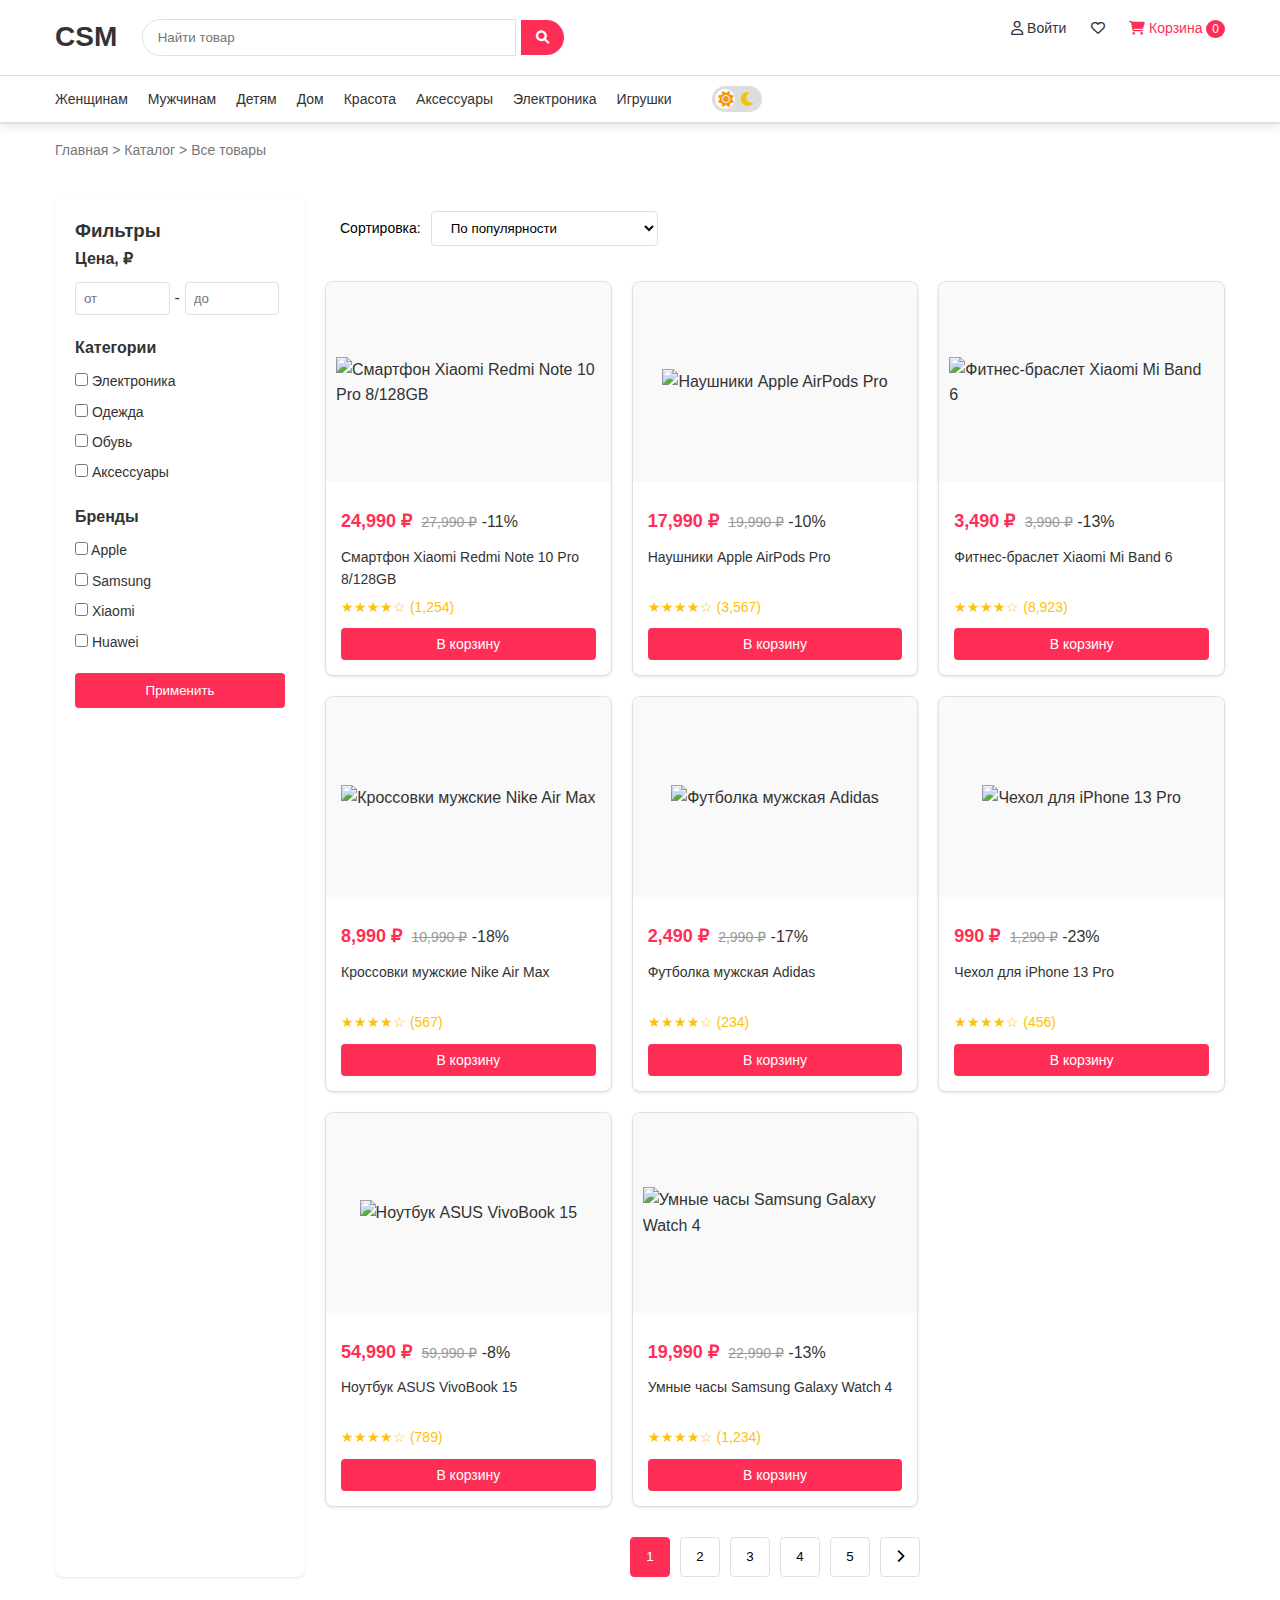
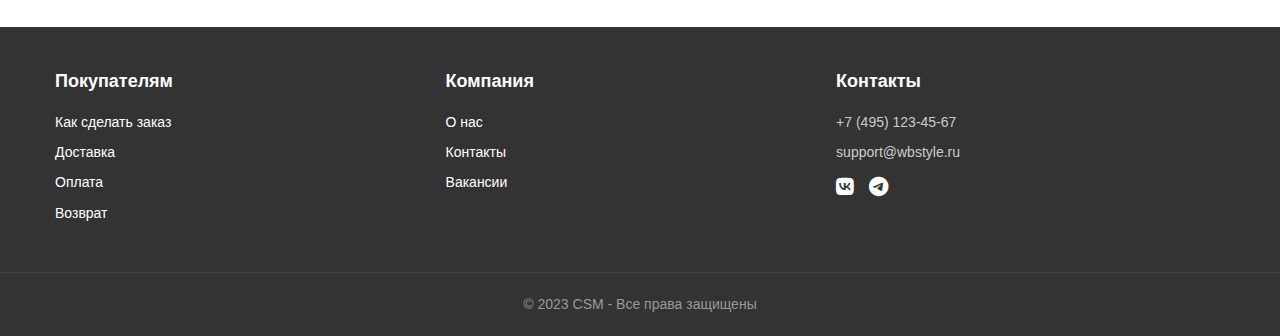
==== index.html @ 4e0fcbbb "Add files via upload" ====
<!DOCTYPE html>
<html lang="ru" data-theme="light"></html>
<head>
    <meta charset="UTF-8">
    <meta name="viewport" content="width=device-width, initial-scale=1.0">
    <title>CSM</title>
    <link rel="stylesheet" href="https://cdnjs.cloudflare.com/ajax/libs/font-awesome/6.0.0-beta3/css/all.min.css">
    <link rel="stylesheet" href="style.css">
    <link rel="stylesheet" href="https://cdnjs.cloudflare.com/ajax/libs/font-awesome/6.0.0-beta3/css/all.min.css">
</head>
<body>
    <header class="wb-header">
        <div class="header-top">
            <div class="container">
                <div class="logo">
                     CSM
                </div>
                <div class="search-box">
                    <input type="text" placeholder="Найти товар">
                    <button><i class="fas fa-search"></i></button>
                </div>
                <div class="user-actions">
                    <a href="/login" class="login-link"><i class="far fa-user"></i> Войти</a>
                    <a href="#"><i class="far fa-heart"></i></a>
                    <a href="#" class="cart-link"><i class="fas fa-shopping-cart"></i> Корзина <span id="cart-count">0</span></a>
                </div>
            </div>
        </div>
        
        <nav class="categories">
            <div class="container">
                <a href="#">Женщинам</a>
                <a href="#">Мужчинам</a>
                <a href="#">Детям</a>
                <a href="#">Дом</a>
                <a href="#">Красота</a>
                <a href="#">Аксессуары</a>
                <a href="#">Электроника</a>
                <a href="#">Игрушки</a>
                
                <!-- Добавьте переключатель темы сюда -->
                <div class="theme-switcher-container">
                    <input type="checkbox" id="theme-toggle" class="theme-toggle">
                    <label for="theme-toggle" class="theme-label">
                        <i class="fas fa-sun light-icon"></i>
                        <i class="fas fa-moon dark-icon"></i>
                        <span class="theme-ball"></span>
                    </label>
                </div>
            </div>
        </nav>


    </header>

    <main class="container">
        <div class="breadcrumbs">
            <a href="#">Главная</a> > <a href="#">Каталог</a> > <span>Все товары</span>
        </div>
        
        <div class="content-wrapper">
            <aside class="filters">
                <h3>Фильтры</h3>
                <div class="filter-section">
                    <h4>Цена, ₽</h4>
                    <div class="price-range">
                        <input type="number" placeholder="от" id="min-price">
                        <span>-</span>
                        <input type="number" placeholder="до" id="max-price">
                    </div>
                </div>
                <div class="filter-section">
                    <h4>Категории</h4>
                    <label><input type="checkbox"> Электроника</label>
                    <label><input type="checkbox"> Одежда</label>
                    <label><input type="checkbox"> Обувь</label>
                    <label><input type="checkbox"> Аксессуары</label>
                </div>
                <div class="filter-section">
                    <h4>Бренды</h4>
                    <label><input type="checkbox"> Apple</label>
                    <label><input type="checkbox"> Samsung</label>
                    <label><input type="checkbox"> Xiaomi</label>
                    <label><input type="checkbox"> Huawei</label>
                </div>
                <button class="apply-filters">Применить</button>
            </aside>

            <section class="products">
                <div class="sort-options">
                    <span style="color: #000000 ">Сортировка:</span>
                    <select>
                        <option>По популярности</option>
                        <option>По цене (сначала дешевые)</option>
                        <option>По цене (сначала дорогие)</option>
                        <option>По новизне</option>
                        <option>По рейтингу</option>
                    </select>
                </div>

                <div class="product-grid" id="products">
                    <!-- Товары будут загружены через JavaScript -->
                </div>

                <div class="pagination">
                    <button class="active">1</button>
                    <button>2</button>
                    <button>3</button>
                    <button>4</button>
                    <button>5</button>
                    <button><i class="fas fa-chevron-right"></i></button>
                </div>
            </section>
        </div>
    </main>

    <footer class="wb-footer">
        <div class="container">
            <div class="footer-section">
                <h4>Покупателям</h4>
                <a href="#">Как сделать заказ</a>
                <a href="#">Доставка</a>
                <a href="#">Оплата</a>
                <a href="#">Возврат</a>
            </div>
            <div class="footer-section">
                <h4>Компания</h4>
                <a href="#">О нас</a>
                <a href="#">Контакты</a>
                <a href="#">Вакансии</a>
            </div>
            <div class="footer-section">
                <h4>Контакты</h4>
                <p>+7 (495) 123-45-67</p>
                <p>support@wbstyle.ru</p>
                <div class="social-icons">
                    <a href="https://vk.com/csmpro?from=search"><i class="fab fa-vk"></i></a>
                    <a href="https://t.me/csmpro"><i class="fab fa-telegram"></i></a>
                </div>
            </div>
        </div>
        <div class="copyright">
            © 2023 CSM - Все права защищены
        </div>
    </footer>

    <script src="script.js"></script>
</body>
</html>
---- style.css ----
/* Светлая тема по умолчанию */
:root {
    --bg-color: #ffffff;
    --text-color: #333333;
    --header-bg: #ffffff;
    --card-bg: #f8f9fa;
    --border-color: #e0e0e0;
}

/* Темная тема */
[data-theme="dark"] {
    --bg-color: #121212;
    --text-color: #f5f5f5;
    --header-bg: #1e1e1e;
    --card-bg: #2d2d2d;
    --border-color: #444444;
}

/* Применение переменных */
body {
    background-color: var(--bg-color);
    color: var(--text-color);
    transition: background-color 0.3s, color 0.3s;
}

header {
    background-color: var(--header-bg);
    border-bottom: 1px solid var(--border-color);
}

.product-card {
    background-color: var(--card-bg);
    border: 1px solid var(--border-color);
}
:root {
    --wb-orange: #ff2e57;
    --wb-blue: #00b0ff;
    --wb-gray: #f5f5f5;
    --wb-dark: #333;
    --wb-light: #fff;
    --wb-border: #e0e0e0;
}

* {
    margin: 0;
    padding: 0;
    box-sizing: border-box;
    font-family: 'Segoe UI', Tahoma, Geneva, Verdana, sans-serif;
}

body {
    background-color: var(--wb-gray);
    color: var(--wb-dark);
    line-height: 1.6;
}

.container {
    width: 100%;
    max-width: 1200px;
    margin: 0 auto;
    padding: 0 15px;
}

/* Header styles */
.wb-header {
    background-color: var(--wb-light);
    box-shadow: 0 2px 10px rgba(0, 0, 0, 0.1);
}

.header-top {
    padding: 15px 0;
    border-bottom: 1px solid var(--wb-border);
}

.logo {
    font-size: 28px;
    font-weight: 700;
    display: inline-block;
    vertical-align: middle;
}

.search-box {
    display: inline-block;
    margin: 0 20px;
    vertical-align: middle;
    width: 40%;
}

.search-box input {
    width: 80%;
    padding: 10px 15px;
    border: 1px solid var(--wb-border);
    border-radius: 20px 0 0 20px;
    outline: none;
}

.search-box button {
    padding: 10px 15px;
    background-color: var(--wb-orange);
    color: white;
    border: none;
    border-radius: 0 20px 20px 0;
    cursor: pointer;
}

.user-actions {
    display: inline-block;
    float: right;
}

.user-actions a {
    margin-left: 20px;
    color: var(--wb-dark);
    text-decoration: none;
    font-size: 14px;
}

.user-actions a:hover {
    color: var(--wb-orange);
}

.cart-link {
    color: var(--wb-orange) !important;
    font-weight: 500;
}

.cart-link #cart-count {
    background-color: var(--wb-orange);
    color: white;
    padding: 2px 6px;
    border-radius: 50%;
    font-size: 12px;
}

.categories {
    padding: 10px 0;
}

.categories a {
    margin-right: 20px;
    text-decoration: none;
    color: var(--wb-dark);
    font-size: 14px;
}

.categories a:hover {
    color: var(--wb-orange);
}

/* Main content */
.breadcrumbs {
    padding: 15px 0;
    font-size: 14px;
    color: #777;
}

.breadcrumbs a {
    color: #777;
    text-decoration: none;
}

.breadcrumbs a:hover {
    text-decoration: underline;
}

.content-wrapper {
    display: flex;
    margin-top: 20px;
}

/* Filters */
.filters {
    width: 250px;
    background-color: var(--wb-light);
    padding: 20px;
    border-radius: 8px;
    margin-right: 20px;
    box-shadow: 0 1px 3px rgba(0, 0, 0, 0.1);
}

.filter-section {
    margin-bottom: 20px;
}

.filter-section h4 {
    margin-bottom: 10px;
    font-size: 16px;
}

.price-range {
    display: flex;
    align-items: center;
}

.price-range input {
    width: 45%;
    padding: 8px;
    border: 1px solid var(--wb-border);
    border-radius: 4px;
}

.price-range span {
    margin: 0 5px;
}

.filter-section label {
    display: block;
    margin: 8px 0;
    font-size: 14px;
    cursor: pointer;
}

.apply-filters {
    width: 100%;
    padding: 10px;
    background-color: var(--wb-orange);
    color: white;
    border: none;
    border-radius: 4px;
    cursor: pointer;
    font-weight: 500;
}

/* Products */
.products {
    flex: 1;
}

.sort-options {
    background-color: var(--wb-light);
    padding: 15px;
    border-radius: 8px;
    margin-bottom: 20px;
    display: flex;
    align-items: center;
}

.sort-options span {
    margin-right: 10px;
    font-size: 14px;
}

.sort-options select {
    padding: 8px 15px;
    border: 1px solid var(--wb-border);
    border-radius: 4px;
    background-color: white;
    cursor: pointer;
}

.product-grid {
    display: grid;
    grid-template-columns: repeat(auto-fill, minmax(220px, 1fr));
    gap: 20px;
    margin-bottom: 30px;
}

.product-card {
    background-color: var(--wb-light);
    border-radius: 8px;
    overflow: hidden;
    box-shadow: 0 1px 3px rgba(0, 0, 0, 0.1);
    transition: transform 0.3s ease;
}

.product-card:hover {
    transform: translateY(-5px);
    box-shadow: 0 5px 15px rgba(0, 0, 0, 0.1);
}

.product-image {
    height: 200px;
    background-color: #f9f9f9;
    display: flex;
    align-items: center;
    justify-content: center;
    padding: 10px;
}

.product-image img {
    max-width: 100%;
    max-height: 100%;
    object-fit: contain;
}

.product-info {
    padding: 15px;
}

.product-price {
    margin: 10px 0;
}

.current-price {
    font-size: 18px;
    font-weight: 700;
    color: var(--wb-orange);
}

.old-price {
    font-size: 14px;
    color: #999;
    text-decoration: line-through;
    margin-left: 5px;
}

.product-title {
    font-size: 14px;
    margin-bottom: 10px;
    height: 40px;
    overflow: hidden;
}

.product-rating {
    color: #ffc107;
    font-size: 14px;
    margin-bottom: 10px;
}

.add-to-cart {
    width: 100%;
    padding: 8px;
    background-color: var(--wb-orange);
    color: white;
    border: none;
    border-radius: 4px;
    cursor: pointer;
    font-size: 14px;
}

.add-to-cart:hover {
    background-color: #e61e4d;
}

/* Pagination */
.pagination {
    display: flex;
    justify-content: center;
    margin-top: 30px;
}

.pagination button {
    width: 40px;
    height: 40px;
    margin: 0 5px;
    border: 1px solid var(--wb-border);
    background-color: white;
    border-radius: 4px;
    cursor: pointer;
}

.pagination button.active {
    background-color: var(--wb-orange);
    color: white;
    border-color: var(--wb-orange);
}

.pagination button:hover:not(.active) {
    background-color: #f5f5f5;
}

/* Footer */
.wb-footer {
    background-color: var(--wb-dark);
    color: white;
    padding: 40px 0 20px;
    margin-top: 50px;
}

.footer-section {
    display: inline-block;
    vertical-align: top;
    width: 30%;
    margin-right: 3%;
    margin-bottom: 20px;
}

.footer-section h4 {
    margin-bottom: 15px;
    font-size: 18px;
}

.footer-section a {
    display: block;
    color: #ccc;
    text-decoration: none;
    margin-bottom: 8px;
    font-size: 14px;
}

.footer-section a:hover {
    color: white;
}

.footer-section p {
    margin-bottom: 8px;
    font-size: 14px;
    color: #ccc;
}

.social-icons a {
    display: inline-block;
    margin-right: 10px;
    font-size: 20px;
    color: #ccc;
}

.social-icons a:hover {
    color: white;
}

.copyright {
    text-align: center;
    padding-top: 20px;
    border-top: 1px solid #444;
    margin-top: 20px;
    font-size: 14px;
    color: #999;
}

/* Responsive */
@media (max-width: 992px) {
    .content-wrapper {
        flex-direction: column;
    }
    
    .filters {
        width: 100%;
        margin-right: 0;
        margin-bottom: 20px;
    }
    
    .footer-section {
        width: 48%;
    }
}

@media (max-width: 768px) {
    .header-top {
        text-align: center;
    }
    
    .logo, .search-box, .user-actions {
        display: block;
        width: 100%;
        margin: 10px 0;
    }
    
    .search-box {
        width: 100%;
    }
    
    .user-actions {
        text-align: center;
    }
    
    .categories {
        overflow-x: auto;
        white-space: nowrap;
    }
    
    .product-grid {
        grid-template-columns: repeat(auto-fill, minmax(150px, 1fr));
    }
    
    .footer-section {
        width: 100%;
    }
}
/* Переключатель темы */
.theme-switcher {
    position: relative;
    display: inline-block;
    margin-left: 20px;
}

.theme-toggle {
    opacity: 0;
    position: absolute;
}

.theme-label {
    display: flex;
    align-items: center;
    justify-content: space-between;
    cursor: pointer;
    width: 60px;
    height: 30px;
    background: var(--toggle-bg);
    border-radius: 50px;
    position: relative;
    padding: 5px;
    transition: background 0.2s;
}

.theme-ball {
    position: absolute;
    top: 3px;
    left: 3px;
    width: 24px;
    height: 24px;
    background: var(--toggle-ball);
    border-radius: 50%;
    transition: transform 0.2s;
}

.theme-label i {
    font-size: 16px;
    z-index: 1;
}

.theme-label .fa-sun {
    color: #f39c12;
}

.theme-label .fa-moon {
    color: #f1c40f;
}

.theme-toggle:checked + .theme-label .theme-ball {
    transform: translateX(30px);
}

/* Переменные для светлой темы */
:root {
    --bg-color: #ffffff;
    --text-color: #333333;
    --primary-color: #ff2e57;
    --secondary-color: #00b0ff;
    --card-bg: #ffffff;
    --border-color: #e0e0e0;
    --footer-bg: #333333;
    --footer-text: #ffffff;
    --toggle-bg: #dddddd;
    --toggle-ball: #ffffff;
}

/* Переменные для темной темы */
[data-theme="dark"] {
    --bg-color: #121212;
    --text-color: #f5f5f5;
    --primary-color: #ff2e57;
    --secondary-color: #00b0ff;
    --card-bg: #1e1e1e;
    --border-color: #333333;
    --footer-bg: #000000;
    --footer-text: #cccccc;
    --toggle-bg: #555555;
    --toggle-ball: #222222;
}

/* Применение переменных */
body {
    background-color: var(--bg-color);
    color: var(--text-color);
}

.wb-header, .categories {
    background-color: var(--card-bg);
    border-color: var(--border-color);
}

.product-card, .filters {
    background-color: var(--card-bg);
    border-color: var(--border-color);
}

.wb-footer {
    background-color: var(--footer-bg);
    color: var(--footer-text);
}

.footer-section a {
    color: var(--footer-text);
}

.search-box input {
    background-color: var(--card-bg);
    color: var(--text-color);
    border-color: var(--border-color);
}
:root {
  --bg-color: #fff;
  --text-color: #333;
  --card-bg: #fff;
  /* остальные переменные светлой темы */
}

[data-theme="dark"] {
  --bg-color: #121212;
  --text-color: #f5f5f5;
  --card-bg: #1e1e1e;
  /* остальные переменные темной темы */
}

.theme-toggle {
  display: none;
}

.theme-label {
  display: flex;
  align-items: center;
  justify-content: space-between;
  cursor: pointer;
  width: 60px;
  height: 30px;
  background: #ddd;
  border-radius: 50px;
  position: relative;
  padding: 5px;
}

.theme-ball {
  position: absolute;
  top: 3px;
  left: 3px;
  width: 24px;
  height: 24px;
  background: #fff;
  border-radius: 50%;
  transition: transform 0.2s;
}

body, .product-card, .filters, header, footer {
    transition: background-color 0.3s ease, color 0.3s ease, border-color 0.3s ease;
}

a, button, input, select {
    transition: background-color 0.3s ease, color 0.3s ease, border-color 0.3s ease;
}
.theme-button {
    background: var(--primary-color);
    color: white;
    border: none;
    padding: 8px 15px;
    border-radius: 4px;
    cursor: pointer;
    display: flex;
    align-items: center;
    gap: 8px;
}

[data-theme="dark"] .theme-button i {
    transform: rotate(180deg);
}
/* Стили для блока категорий */
.categories {
    display: flex;
    padding: 10px 0;
    background: var(--card-bg);
    border-bottom: 1px solid var(--border-color);
}

.categories .container {
    display: flex;
    align-items: center; /* Выравниваем по вертикали */
    flex-wrap: wrap; /* Разрешаем перенос на новую строку */
}

.categories a {
    margin-right: 20px;
    text-decoration: none;
    color: var(--text-color);
    font-size: 14px;
    white-space: nowrap; /* Запрещаем перенос текста */
}

/* Добавьте этот стиль вместо предыдущего .categories .theme-switcher */
.categories .theme-switcher {
    display: inline-flex;
    vertical-align: middle;
    margin-left: 15px;
    margin-right: 10px;

/* Уменьшенный размер переключателя */
.categories .theme-label {
    width: 45px;
    height: 22px;
}

.categories .theme-ball {
    width: 18px;
    height: 18px;
    top: 2px;
    left: 2px;
}

.categories .theme-toggle:checked + .theme-label .theme-ball {
    transform: translateX(23px);
}

/* Адаптация для мобильных */
@media (max-width: 768px) {
    .categories .container {
        justify-content: space-between;
    }
    
    .categories a {
        margin: 5px 10px;
    }
    
    .categories .theme-switcher {
        margin: 5px auto; /* Центрируем на мобильных */
        order: 2;
    }
}
}
.theme-switcher-container {
    display: inline-block;
    vertical-align: middle;
    margin-left: 20px;
}

.theme-toggle {
    display: none;
}

.theme-label {
    display: block;
    width: 50px;
    height: 26px;
    background: #ddd;
    border-radius: 50px;
    position: relative;
    cursor: pointer;
    transition: background 0.3s;
}

.theme-ball {
    position: absolute;
    top: 3px;
    left: 3px;
    width: 20px;
    height: 20px;
    background: white;
    border-radius: 50%;
    transition: transform 0.3s;
}

.theme-toggle:checked + .theme-label {
    background: #555;
}

.theme-toggle:checked + .theme-label .theme-ball {
    transform: translateX(24px);
}

.light-icon, .dark-icon {
    position: absolute;
    top: 5px;
    font-size: 14px;
    color: #f1c40f;
}

.light-icon {
    left: 6px;
}

.dark-icon {
    right: 6px;
}
:root {
    --login-text-color: #333333; /* Цвет для светлой темы */
}

[data-theme="dark"] {
    --login-text-color: #f5f5f5; /* Цвет для темной темы */
}

.login-link {
    color: var(--login-text-color);
    transition: color 0.3s ease; /* Плавное изменение цвета */
}
[data-theme="dark"] .login-link {
    color: #f5f5f5 !important;
}
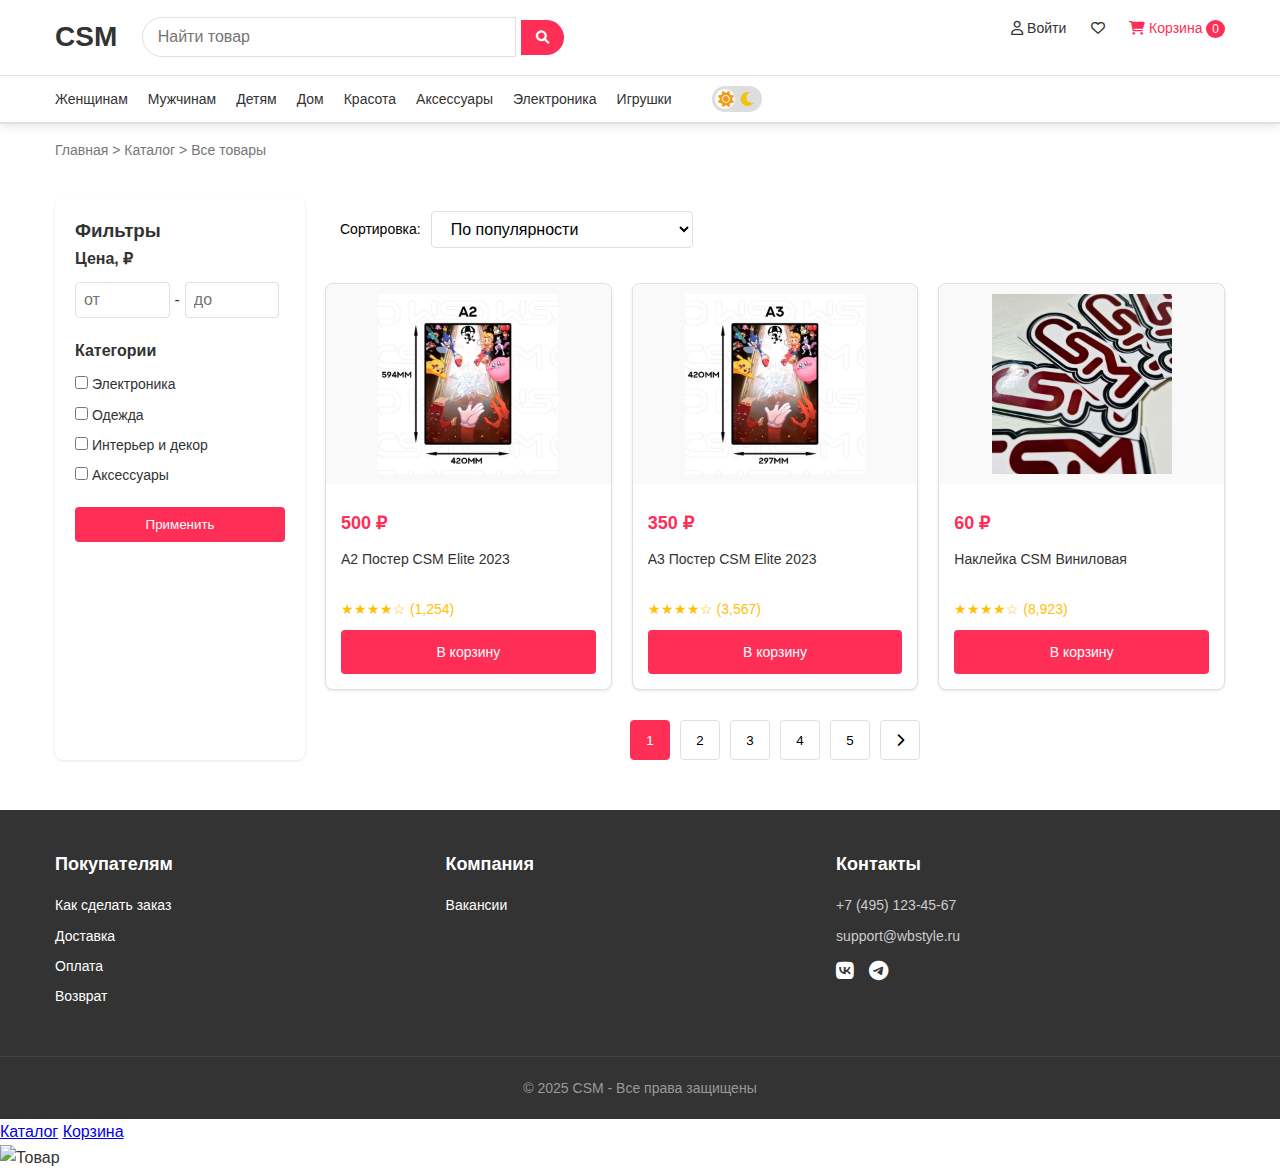
==== commit 6e7a1872: "Add files via upload" ====
--- a/index.html
+++ b/index.html
@@ -7,6 +7,8 @@
     <link rel="stylesheet" href="https://cdnjs.cloudflare.com/ajax/libs/font-awesome/6.0.0-beta3/css/all.min.css">
     <link rel="stylesheet" href="style.css">
     <link rel="stylesheet" href="https://cdnjs.cloudflare.com/ajax/libs/font-awesome/6.0.0-beta3/css/all.min.css">
+    <meta name="viewport" content="width=device-width, initial-scale=1.0">
+    <meta name="theme-color" content="#ff2e57"> 
 </head>
 <body>
     <header class="wb-header">
@@ -59,32 +61,35 @@
         </div>
         
         <div class="content-wrapper">
-            <aside class="filters">
-                <h3>Фильтры</h3>
-                <div class="filter-section">
-                    <h4>Цена, ₽</h4>
-                    <div class="price-range">
-                        <input type="number" placeholder="от" id="min-price">
-                        <span>-</span>
-                        <input type="number" placeholder="до" id="max-price">
-                    </div>
-                </div>
-                <div class="filter-section">
-                    <h4>Категории</h4>
-                    <label><input type="checkbox"> Электроника</label>
-                    <label><input type="checkbox"> Одежда</label>
-                    <label><input type="checkbox"> Обувь</label>
-                    <label><input type="checkbox"> Аксессуары</label>
-                </div>
-                <div class="filter-section">
-                    <h4>Бренды</h4>
-                    <label><input type="checkbox"> Apple</label>
-                    <label><input type="checkbox"> Samsung</label>
-                    <label><input type="checkbox"> Xiaomi</label>
-                    <label><input type="checkbox"> Huawei</label>
-                </div>
-                <button class="apply-filters">Применить</button>
-            </aside>
+<!-- Только один блок фильтров -->
+<div class="filters">
+    <h3>Фильтры</h3>
+    
+    <!-- Фильтр по цене -->
+    <div class="filter-section">
+        <h4>Цена, ₽</h4>
+        <div class="price-range">
+            <input type="number" id="min-price" placeholder="от" min="0">
+            <span>-</span>
+            <input type="number" id="max-price" placeholder="до" min="0">
+        </div>
+    </div>
+    
+    <!-- Фильтр по категориям -->
+    <div class="filter-section">
+        <h4>Категории</h4>
+        <div class="category-options">
+            <label><input type="checkbox" name="category" value="electronics"> Электроника</label>
+            <label><input type="checkbox" name="category" value="clothing"> Одежда</label>
+            <label><input type="checkbox" name="category" value="home"> Интерьер и декор</label>
+            <label><input type="checkbox" name="category" value="accessories"> Аксессуары</label>
+        </div>
+    </div>
+    
+    <button id="apply-filters" class="apply-filters">Применить</button>
+</div>
+
+
 
             <section class="products">
                 <div class="sort-options">
@@ -125,9 +130,7 @@
             </div>
             <div class="footer-section">
                 <h4>Компания</h4>
-                <a href="#">О нас</a>
-                <a href="#">Контакты</a>
-                <a href="#">Вакансии</a>
+                <a href="https://c.csmplay.ru/welcome ">Вакансии</a>
             </div>
             <div class="footer-section">
                 <h4>Контакты</h4>
@@ -140,9 +143,18 @@
             </div>
         </div>
         <div class="copyright">
-            © 2023 CSM - Все права защищены
+            © 2025 CSM - Все права защищены
         </div>
     </footer>
+    <button class="menu-toggle">☰</button>
+    <nav class="mobile-menu">
+        <a href="#">Каталог</a>
+        <a href="#">Корзина</a>
+    </nav>
+    <picture>
+        <source media="(max-width: 600px)" srcset="img/product-mobile.jpg">
+        <img src="img/product-desktop.jpg" alt="Товар">
+    </picture>
 
     <script src="script.js"></script>
 </body>
--- a/style.css
+++ b/style.css
@@ -773,4 +773,82 @@
 }
 [data-theme="dark"] .login-link {
     color: #f5f5f5 !important;
+
+}
+/* Мобильная версия */
+@media (max-width: 768px) {
+    .content-wrapper {
+        flex-direction: column;
+    }
+
+    .filters {
+        width: 100%;
+        margin-bottom: 20px;
+        position: static; /* Убираем sticky */
+    }
+
+    .products-grid {
+        grid-template-columns: repeat(2, 1fr); /* 2 колонки */
+        gap: 10px;
+    }
+
+    .price-range input {
+        width: 100%;
+    }
+}
+/* Увеличиваем зоны клика */
+.category-link, .add-to-cart {
+    min-height: 44px; /* Рекомендованный размер Apple */
+    padding: 12px;
+}
+
+/* Отключаем масштабирование полей ввода */
+input, select, textarea {
+    font-size: 16px;
+}
+.menu-toggle {
+    display: none;
+}
+
+@media (max-width: 768px) {
+    .menu-toggle {
+        display: block;
+        background: none;
+        border: none;
+        font-size: 24px;
+    }
+
+    .categories {
+        display: none;
+        flex-direction: column;
+    }
+
+    .categories.active {
+        display: flex;
+    }
+}
+@media (max-width: 480px) {
+    .filter-section {
+        margin-bottom: 15px;
+    }
+
+    .apply-filters {
+        padding: 12px;
+        font-size: 16px;
+    }
+
+    .price-range {
+        flex-direction: column;
+    }
+
+    .price-range span {
+        display: none;
+    }
+}
+h1 {
+    font-size: clamp(1.5rem, 5vw, 2.5rem);
+}
+
+p {
+    font-size: min(4vw, 16px);
 }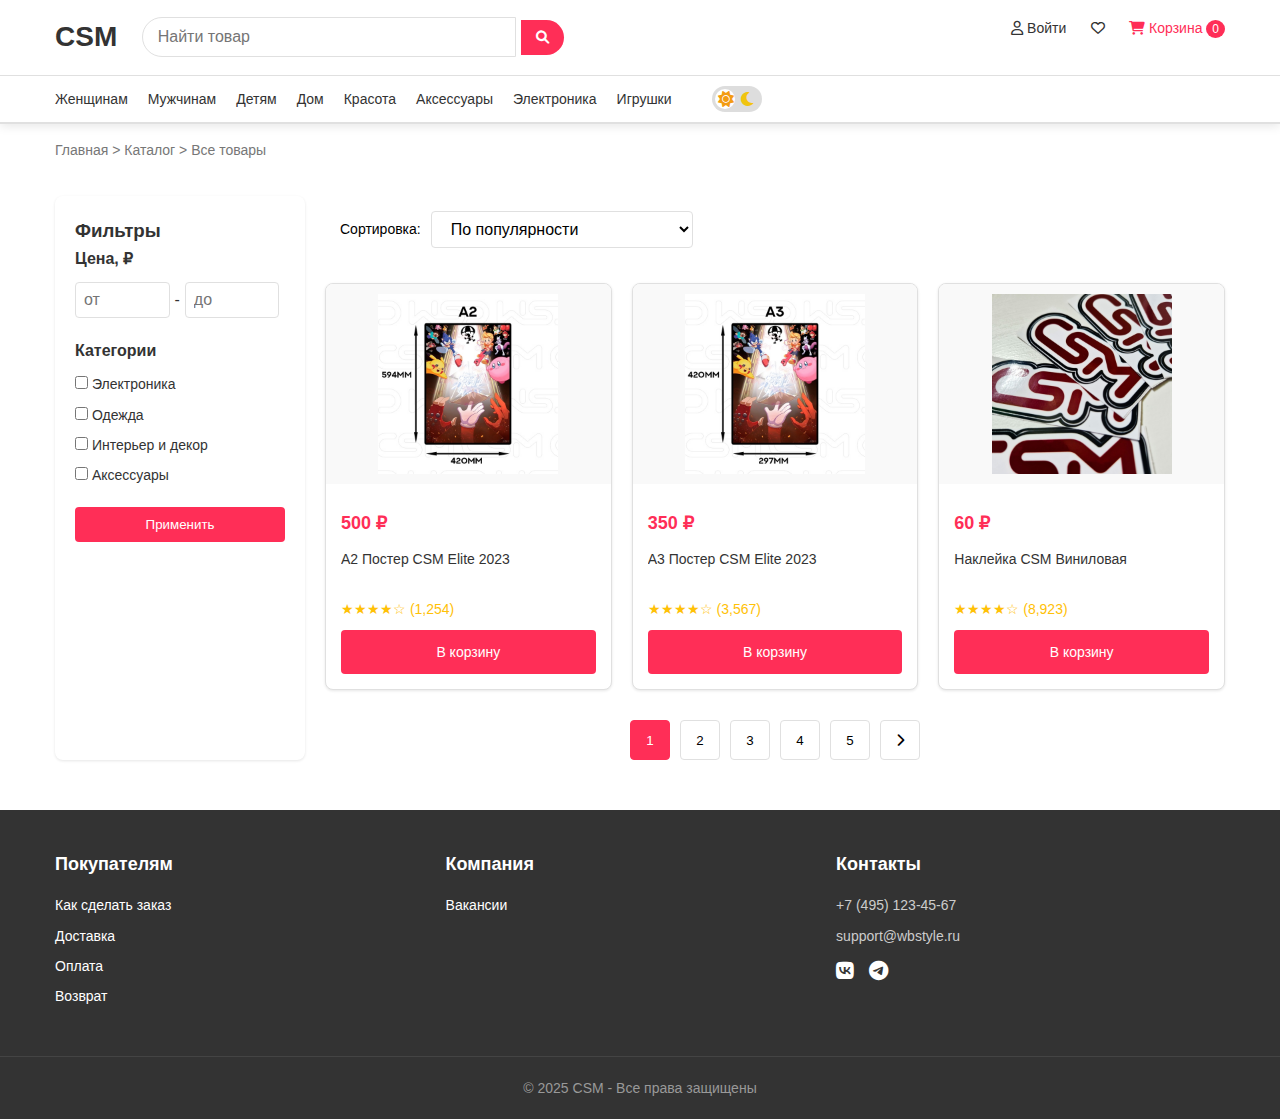
==== commit 679977fe: "Add files via upload" ====
--- a/index.html
+++ b/index.html
@@ -146,15 +146,6 @@
             © 2025 CSM - Все права защищены
         </div>
     </footer>
-    <button class="menu-toggle">☰</button>
-    <nav class="mobile-menu">
-        <a href="#">Каталог</a>
-        <a href="#">Корзина</a>
-    </nav>
-    <picture>
-        <source media="(max-width: 600px)" srcset="img/product-mobile.jpg">
-        <img src="img/product-desktop.jpg" alt="Товар">
-    </picture>
 
     <script src="script.js"></script>
 </body>
